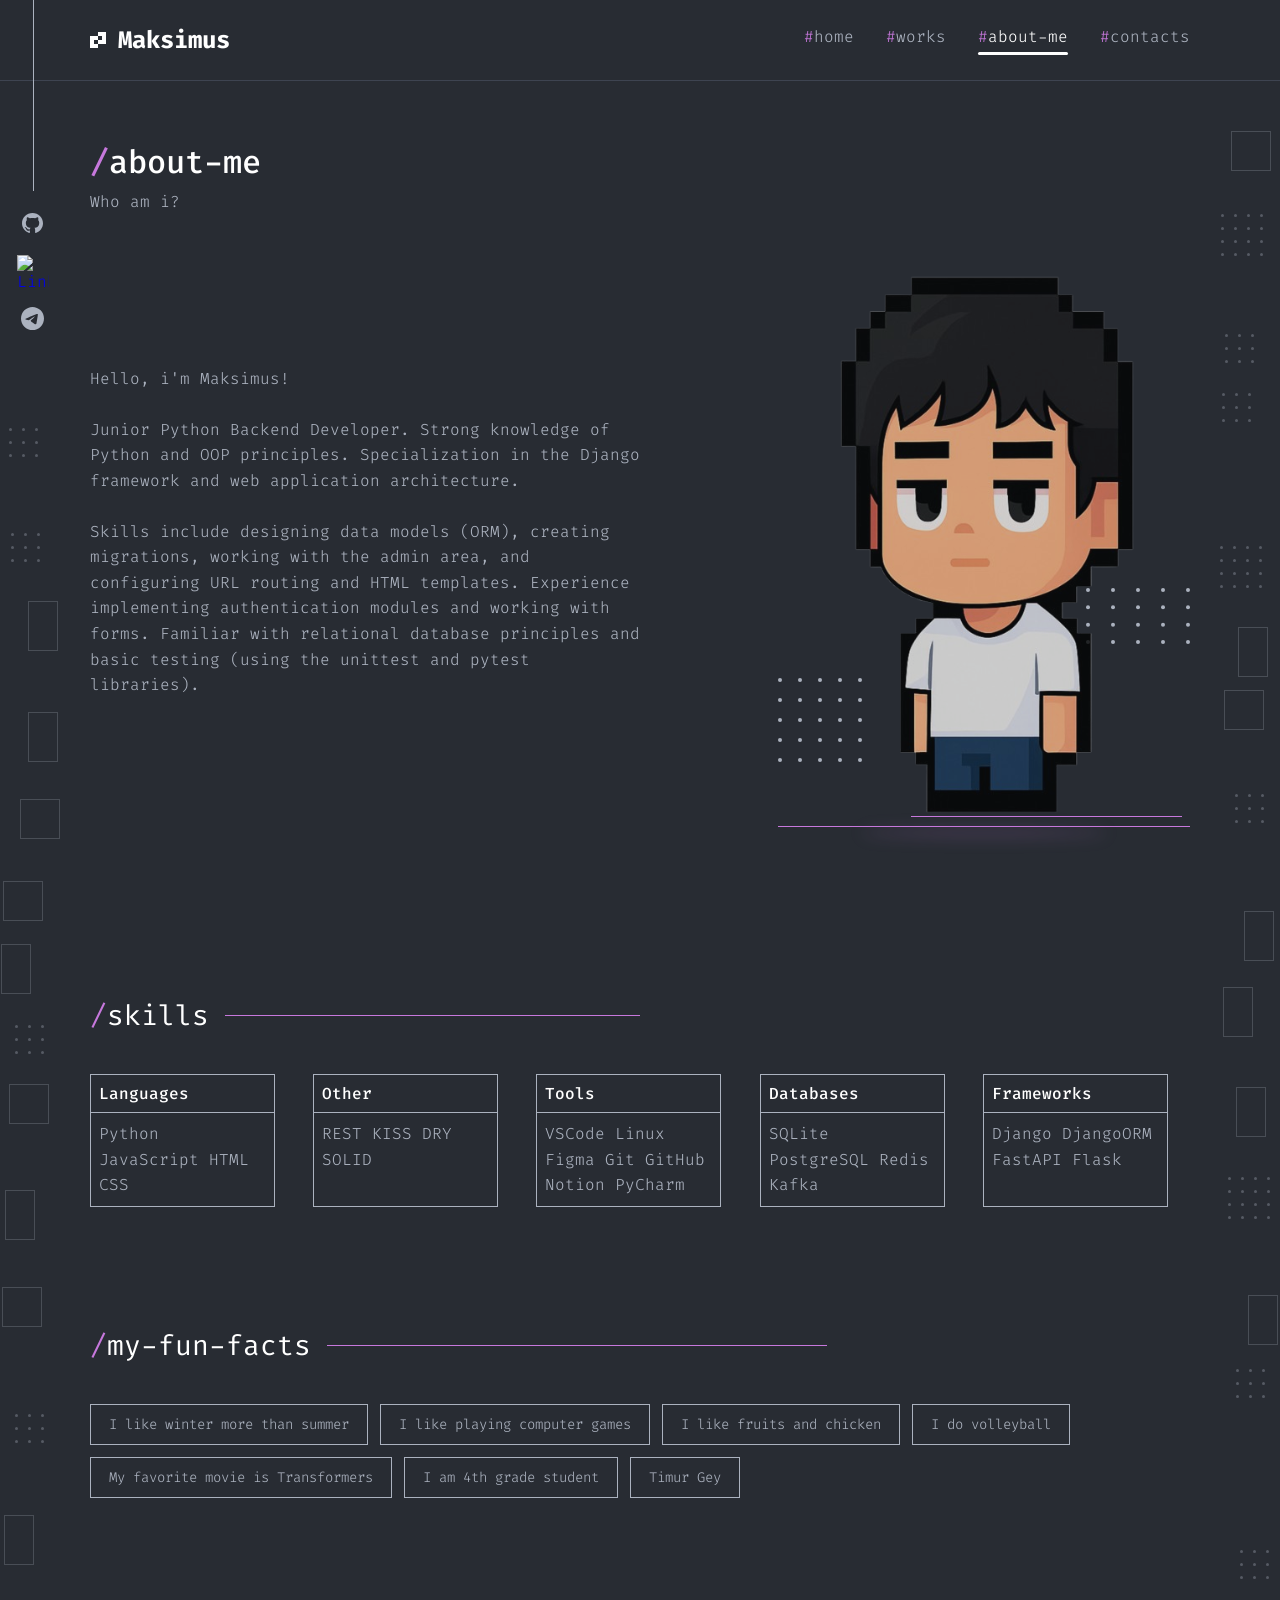
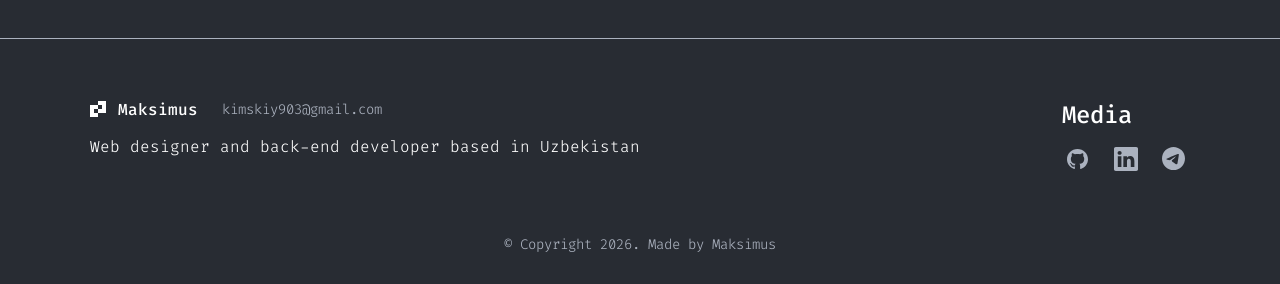
==== about.html @ f3577492 "initial commit" ====
<!DOCTYPE html>
<html lang="ru">
<head>
    <meta charset="UTF-8">
    <meta name="viewport" content="width=device-width, initial-scale=1.0">
    <title>Kim Maksim — About</title>
    <link rel="icon" type="image/svg+xml" href="./img/pixel-me.svg">
    <link rel="stylesheet" href="style.css">
</head>
<body>

    <!-- ===== HEADER ===== -->
    <header>
        <div class="container header-inner">
            <div class="header-logo">
                <img src="./img/Logo.svg" alt="Logo">
                <span>Maksimus</span>
            </div>
            <nav>
                <ul>
                    <li class="nav-link">
                        <span>#</span><a href="./index.html">home</a>
                    </li>
                    <li class="nav-link">
                        <span>#</span><a href="./pages.html">works</a>
                    </li>
                    <li class="nav-link active">
                        <span>#</span><a href="./about.html">about-me</a>
                    </li>
                    <li class="nav-link">
                        <span>#</span><a href="./contacts.html">contacts</a>
                    </li>
                </ul>
            </nav>
        </div>
    </header>

    <!-- ===== SIDE SOCIALS ===== -->
    <aside class="side-socials" aria-label="Social links">
        <div class="side-line"></div>
        <a href="https://github.com/maksik1009/" target="_blank" rel="noopener" aria-label="GitHub">
            <img src="./img/Github.svg" alt="Github">
        </a>
        <a href="https://linkedin.com/in/maksim-kim-9853a738b/" target="_blank" rel="noopener" aria-label="LinkedIn">
            <img src="./img/LinkedIn.svg" alt="LinkedIn">
        </a>
        <a href="https://t.me/MaksikLu4shiy/" target="_blank" rel="noopener" aria-label="Telegram">
            <img src="./img/Telegram.svg" alt="Telegram">
        </a>
    </aside>

    <!-- ===== MAIN ===== -->
    <main>

        <!-- ABOUT INTRO -->
        <section class="about-page container">
            <div class="about-page__header">
                <h1 class="page-title"><span>/</span>about-me</h1>
                <p class="page-subtitle">Who am i?</p>
            </div>

            <div class="about-page__content">
                <div class="about-page__text">
                    <p>Hello, i'm Maksimus!</p>
                    <p>Junior Python Backend Developer. Strong knowledge of Python and OOP principles. Specialization in the Django framework and web application architecture.</p>
                    <p>Skills include designing data models (ORM), creating migrations, working with the admin area, and configuring URL routing and HTML templates. Experience implementing authentication modules and working with forms. Familiar with relational database principles and basic testing (using the unittest and pytest libraries).</p>
                </div>
                <div class="about-page__img">
                    <img src="./img/about-img.svg" alt="Maksim character">
                    <div class="about-line"></div>
                </div>
            </div>
        </section>

        <!-- SKILLS -->
        <section class="skills container">
            <div class="skills-header">
                <div class="skills-header-1">
                    <h2 class="section-title"><span>/</span>skills</h2>
                    <div class="line"></div>
                </div>
            </div>
            <div class="skills-row">
                <div class="skills-box">
                    <h3>Languages</h3>
                    <p>Python JavaScript HTML CSS</p>
                </div>
                <div class="skills-box">
                    <h3>Other</h3>
                    <p>REST KISS DRY SOLID</p>
                </div>
                <div class="skills-box">
                    <h3>Tools</h3>
                    <p>VSCode Linux Figma Git GitHub Notion PyCharm</p>
                </div>
                <div class="skills-box">
                    <h3>Databases</h3>
                    <p>SQLite PostgreSQL Redis Kafka</p>
                </div>
                <div class="skills-box">
                    <h3>Frameworks</h3>
                    <p>Django DjangoORM FastAPI Flask</p>
                </div>
            </div>
        </section>

        <!-- FUN FACTS -->
        <section class="facts container">
            <div class="facts-header">
                <h2 class="section-title"><span>/</span>my-fun-facts</h2>
                <div class="line"></div>
            </div>

            <!-- Сетка фактов — рендерится через about.js -->
            <div class="facts-grid"></div>
        </section>

    </main>

    <!-- ===== FOOTER ===== -->
    <footer class="footer">
        <div class="footer-container container">
            <div class="footer-main">
                <div class="footer-left">
                    <div class="footer-logo">
                        <img src="./img/Logo.svg" alt="Logo">
                        <span>Maksimus</span>
                        <a href="mailto:kimskiy903@gmail.com">kimskiy903@gmail.com</a>
                    </div>
                    <p>Web designer and back-end developer based in Uzbekistan</p>
                </div>
                <div class="footer-right">
                    <h3>Media</h3>
                    <div class="footer-socials">
                        <a href="https://github.com/maksik1009/" target="_blank" rel="noopener" aria-label="GitHub">
                            <img src="./img/Github.svg" alt="Github">
                        </a>
                        <a href="https://linkedin.com/in/maksim-kim-9853a738b/" target="_blank" rel="noopener" aria-label="LinkedIn">
                            <img src="./img/Linkedin.svg" alt="LinkedIn">
                        </a>
                        <a href="https://t.me/MaksikLu4shiy/" target="_blank" rel="noopener" aria-label="Telegram">
                            <img src="./img/Telegram.svg" alt="Telegram">
                        </a>
                    </div>
                </div>
            </div>
            <div class="footer-copyright">
                © Copyright 2026. Made by Maksimus
            </div>
        </div>
    </footer>

    <script src="./js/utils.js"></script>
    <script src="./js/facts.js"></script>
    <script src="./js/about.js"></script>
    <script src="./js/decor.js"></script>
    <script src="./js/animations.js"></script>

</body>
</html>
---- style.css ----
@import url('https://fonts.googleapis.com/css2?family=Fira+Code:wght@300..700&display=swap');

/* ===== RESET & BASE ===== */
* {
    margin: 0;
    padding: 0;
    box-sizing: border-box;
}

body {
    background-color: #282C33;
    font-family: "Fira Code", monospace;
    font-weight: 300;
    font-size: 16px;
    color: #ABB2BF;
}

a {
    text-decoration: none;
}

img {
    max-width: 100%;
    display: block;
}

ul {
    list-style: none;
}

/* ===== LAYOUT ===== */
.container {
    width: 1100px;
    margin: 0 auto;
}

/* ===== ДЕКОРАТИВНЫЙ СЛОЙ ===== */
/* Стили декора управляются через js/decor.js */

/* ===== HEADER ===== */
header {
    position: relative;
    z-index: 10;
    border-bottom: 1px solid #3E4451;
}

.header-inner {
    display: flex;
    align-items: center;
    justify-content: space-between;
    padding: 24px 0;
}

.header-logo {
    display: flex;
    align-items: center;
    gap: 12px;
}

.header-logo span {
    font-size: 24px;
    font-weight: 700;
    color: #ffffff;
}

/* ===== NAV ===== */
nav ul {
    display: flex;
    gap: 32px;
}

.nav-link span {
    color: #C778DD;
}

.nav-link a {
    color: #ABB2BF;
    transition: color 0.2s;
}

.nav-link:not(.active) a:hover {
    color: #ffffff;
}

.nav-link.active a {
    color: #ffffff;
}

.nav-link.active::after {
    content: '';
    display: block;
    width: 100%;
    height: 3px;
    background-color: #ffffff;
    border-radius: 10px;
    margin-top: 5px;
}

/* ===== SIDE SOCIALS ===== */
.side-socials {
    position: fixed;
    top: 0;
    left: 17px;
    display: flex;
    flex-direction: column;
    align-items: center;
    gap: 16px;
    z-index: 100;
}

.side-line {
    width: 1px;
    height: 191px;
    background-color: #ABB2BF;
}

.side-socials img {
    width: 32px;
    height: 32px;
    transition: transform 0.3s, opacity 0.3s;
}

.side-socials a:hover img {
    opacity: 0.8;
    transform: translateY(-2px);
}

/* ===== MAIN ===== */
main {
    position: relative;
    z-index: 1;
}

/* ===== HERO ===== */
.hero {
    display: flex;
    justify-content: space-between;
    align-items: center;
    padding: 80px 0 60px;
}

.hero-info {
    width: 50%;
}

.hero-info h1 {
    font-size: 32px;
    font-weight: 600;
    color: #ffffff;
    line-height: 1.4;
    margin-bottom: 24px;
}

.hero-info h1 span {
    color: #C778DD;
}

.hero-info p {
    line-height: 1.6;
    margin-bottom: 24px;
}

.btn-contact {
    display: inline-block;
    padding: 10px 20px;
    color: #ffffff;
    font-family: "Fira Code", monospace;
    font-size: 16px;
    font-weight: 400;
    letter-spacing: 1.5px;
    border: 1px solid #C778DD;
    transition: background-color 0.3s;
}

.btn-contact:hover {
    background-color: rgba(199, 120, 221, 0.1);
}

.hero-img {
    display: flex;
    flex-direction: column;
    align-items: center;
    gap: 12px;
}

.hero-img--text {
    padding: 5px 10px;
    width: 90%;
    display: flex;
    align-items: center;
    gap: 10px;
    border: 1px solid #ffffff;
}

.hero-img--text span > span {
    color: #ABB2BF;
    font-weight: 500;
}

/* ===== QUOTE ===== */
.quote {
    position: relative;
    padding: 12px 40px;
    border: 1px solid #ABB2BF;
    font-size: 24px;
    font-weight: 400;
    color: #ffffff;
    width: fit-content;
    margin: 90px auto;
}

.quote::before,
.quote::after {
    content: '';
    position: absolute;
    width: 35px;
    height: 30px;
    background-color: #282C33;
    background-repeat: no-repeat;
    background-position: center;
    background-size: contain;
}

.quote::before {
    top: -15px;
    left: 10px;
    background-image: url('./img/quote-open.svg');
}

.quote::after {
    bottom: -15px;
    right: 10px;
    background-image: url('./img/quote-close.svg');
}

/* ===== SECTION COMMON ===== */
.section-title {
    font-size: 28px;
    font-weight: 400;
    color: #ffffff;
    white-space: nowrap;
}

.section-title span {
    color: #C778DD;
}

.line {
    height: 1px;
    background-color: #C778DD;
    flex-grow: 1;
    max-width: 500px;
}

/* ===== PROJECTS ===== */
.projects {
    margin: 40px auto 80px;
}

.projects-header {
    display: flex;
    justify-content: space-between;
    align-items: center;
    margin-bottom: 48px;
}

.projects-header-1 {
    display: flex;
    align-items: center;
    gap: 16px;
    width: 80%;
}

.view-all {
    color: #ffffff;
    transition: color 0.2s;
}

.view-all:hover {
    color: #C778DD;
}

.projects-grid {
    display: grid;
    grid-template-columns: repeat(3, 1fr);
    gap: 16px;
}

.project-card {
    border: 1px solid #ABB2BF;
}

.project-img {
    border-bottom: 1px solid #ABB2BF;
    overflow: hidden;
    height: 200px;
    display: flex;
    align-items: center;
    justify-content: center;
    background-color: #23272E;
}

.project-img img {
    width: 100%;
    height: 100%;
    object-fit: contain;
    display: block;
}

.project-tech {
    padding: 8px;
    text-align: center;
    color: #ABB2BF;
    font-size: 14px;
    border-bottom: 1px solid #ABB2BF;
}

.project-content {
    padding: 16px;
    display: flex;
    flex-direction: column;
}

.project-content h3 {
    font-size: 24px;
    font-weight: 400;
    color: #ffffff;
    margin-bottom: 8px;
}

.project-content p {
    color: #ABB2BF;
    margin-bottom: 16px;
    line-height: 1.5;
}

.btn-more {
    display: inline-block;
    padding: 8px 16px;
    width: fit-content;
    background: none;
    border: 1px solid #C778DD;
    color: #ffffff;
    font-family: "Fira Code", monospace;
    font-size: 16px;
    cursor: pointer;
    transition: background-color 0.3s;
}

.btn-more:hover {
    background-color: rgba(199, 120, 221, 0.1);
}

/* ===== SKILLS ===== */
.skills {
    margin: 60px auto;
}

.skills-header {
    padding: 40px 0;
}

.skills-header-1 {
    display: flex;
    align-items: center;
    gap: 16px;
    width: 50%;
}

.skills-grid {
    display: flex;
    justify-content: flex-end;
    gap: 10%;
}

.skills-box-grid {
    display: flex;
    flex-direction: column;
    gap: 16px;
}

.skills-box-grid-1 {
    display: grid;
    grid-template-columns: repeat(3, 1fr);
    gap: 16px;
}

.skills-box-grid-2 {
    display: flex;
    gap: 16px;
}

.skills-box {
    width: 185px;
    border: 1px solid #ABB2BF;
}

.skills-box h3 {
    padding: 8px;
    font-size: 16px;
    font-weight: 500;
    color: #ffffff;
    border-bottom: 1px solid #ABB2BF;
}

.skills-box p {
    padding: 8px;
    line-height: 1.6;
}

/* ===== ABOUT ===== */
.about {
    display: flex;
    justify-content: space-between;
    align-items: flex-start;
    gap: 50px;
    padding: 80px 0;
}

.about-content {
    width: 50%;
}

.about-header {
    display: flex;
    align-items: center;
    gap: 16px;
    margin-bottom: 40px;
}

.about-header .line {
    max-width: 60%;
}

.about-info p {
    margin-bottom: 25px;
    line-height: 1.6;
}

.about-img {
    position: relative;
}

.about-img img {
    position: relative;
    z-index: 2;
}

/* ===== CONTACTS ===== */
.contacts {
    padding: 80px 0;
}

.contacts-header {
    display: flex;
    align-items: center;
    gap: 16px;
    margin-bottom: 45px;
}

.contacts-header .line {
    max-width: 150px;
}

.contacts-wrapper {
    display: flex;
    justify-content: space-between;
    align-items: flex-start;
}

.contacts-info {
    width: 50%;
}

.contacts-info p {
    line-height: 1.6;
}

.contacts-box {
    padding: 16px 32px;
    border: 1px solid #ABB2BF;
    min-width: 200px;
}

.contacts-box h3 {
    font-size: 16px;
    font-weight: 400;
    color: #ffffff;
    margin-bottom: 16px;
}

.contact-links {
    display: flex;
    flex-direction: column;
    gap: 8px;
}

.contact-item {
    display: flex;
    align-items: center;
    gap: 8px;
}

.contact-item img {
    width: 24px;
    height: 24px;
}

/* ===== FOOTER ===== */
.footer {
    position: relative;
    z-index: 1;
    border-top: 1px solid #ABB2BF;
    padding: 60px 0 30px;
    margin-top: 60px;
}

.footer-main {
    display: flex;
    justify-content: space-between;
    margin-bottom: 60px;
}

.footer-left {
    display: flex;
    flex-direction: column;
    gap: 16px;
}

.footer-logo {
    display: flex;
    align-items: center;
    gap: 12px;
}

.footer-logo span {
    font-size: 16px;
    font-weight: 500;
    color: #ffffff;
    margin-right: 12px;
}

.footer-logo a {
    color: #ABB2BF;
    font-size: 14px;
    transition: color 0.2s;
}

.footer-logo a:hover {
    color: #ffffff;
}

.footer-left p {
    color: #ffffff;
}

.footer-right h3 {
    font-size: 24px;
    font-weight: 500;
    color: #ffffff;
    margin-bottom: 12px;
}

.footer-socials {
    display: flex;
    gap: 16px;
}

.footer-socials img {
    width: 32px;
    transition: opacity 0.3s;
}

.footer-socials a:hover img {
    opacity: 0.7;
}

.footer-copyright {
    text-align: center;
    font-size: 14px;
}

/* ===== WORKS PAGE ===== */
.works {
    padding: 60px 0 80px;
}

.works-header {
    display: flex;
    align-items: center;
    gap: 16px;
    margin-bottom: 40px;
}

/* ── Фильтры ── */
.works-filters {
    display: flex;
    gap: 12px;
    flex-wrap: wrap;
    margin-bottom: 48px;
}

.filter-btn {
    padding: 6px 16px;
    background: none;
    border: 1px solid #3E4451;
    color: #ABB2BF;
    font-family: "Fira Code", monospace;
    font-size: 14px;
    cursor: pointer;
    transition: border-color 0.2s, color 0.2s;
}

.filter-btn:hover {
    border-color: #ABB2BF;
    color: #ffffff;
}

.filter-btn.active {
    border-color: #C778DD;
    color: #ffffff;
}

/* ── Сетка ── */
.works-grid {
    display: grid;
    grid-template-columns: repeat(3, 1fr);
    gap: 24px;
}

.works-empty {
    grid-column: 1 / -1;
    text-align: center;
    padding: 60px 0;
    color: #ABB2BF;
}



/* ===== OVERLAY ===== */
.overlay {
    position: fixed;
    inset: 0;
    z-index: 1000;
    display: flex;
    align-items: center;
    justify-content: center;
    padding: 24px;
    opacity: 0;
    transition: opacity 0.3s ease;
}

.overlay--visible {
    opacity: 1;
}

.overlay__backdrop {
    position: absolute;
    inset: 0;
    background-color: rgba(20, 22, 27, 0.9);
    backdrop-filter: blur(6px);
}

/* Панель — почти на весь экран */
.overlay__panel {
    position: relative;
    z-index: 1;
    display: flex;
    flex-direction: column;
    width: min(1100px, 100%);
    height: min(860px, 100%);
    background-color: #2C313A;
    border: 1px solid #ABB2BF;
    overflow: hidden;
    transform: translateY(24px);
    transition: transform 0.35s ease;
}

.overlay--visible .overlay__panel {
    transform: translateY(0);
}

/* Шапка оверлея */
.overlay__header {
    display: flex;
    align-items: center;
    justify-content: space-between;
    padding: 20px 32px;
    border-bottom: 1px solid #3E4451;
    flex-shrink: 0;
}

.overlay__header-left {
    display: flex;
    align-items: center;
    gap: 16px;
}

.overlay__close {
    background: none;
    border: 1px solid #3E4451;
    color: #ABB2BF;
    font-family: "Fira Code", monospace;
    font-size: 14px;
    padding: 6px 14px;
    cursor: pointer;
    transition: border-color 0.2s, color 0.2s;
}

.overlay__close:hover {
    border-color: #ABB2BF;
    color: #ffffff;
}

/* Контент — разделён на две зоны */
.overlay__content {
    display: grid;
    grid-template-columns: 1fr 1fr;
    flex-grow: 1;
    overflow: hidden;
}

/* Левая колонка — фото */


/* Правая колонка — текст, скроллится */
.overlay__body {
    padding: 40px 40px 40px 40px;
    display: flex;
    flex-direction: column;
    gap: 24px;
    overflow-y: auto;
}

.overlay__meta {
    display: flex;
    align-items: center;
    gap: 16px;
}

.overlay__title {
    font-size: 32px;
    font-weight: 400;
    color: #ffffff;
    line-height: 1.3;
}

.overlay__divider {
    width: 100%;
    height: 1px;
    background-color: #3E4451;
}

.overlay__desc {
    line-height: 1.8;
    color: #ABB2BF;
}

.overlay__tech-label {
    font-size: 13px;
    color: #C778DD;
    margin-bottom: 8px;
}

.overlay__tech {
    display: flex;
    flex-wrap: wrap;
    gap: 8px;
}

.overlay__tech span {
    padding: 5px 12px;
    border: 1px solid #3E4451;
    font-size: 13px;
    color: #ABB2BF;
    transition: border-color 0.2s;
}

.overlay__tech span:hover {
    border-color: #ABB2BF;
}


.overlay__slider {
    position: relative;
    border-right: 1px solid #3E4451;
    overflow: hidden;
}

.overlay__slides {
    width: 100%;
    height: 100%;
}

.overlay__slide {
    display: none;
    width: 100%;
    height: 100%;
}

.overlay__slide--active {
    display: block;
}

.overlay__slide img {
    width: 100%;
    height: 100%;
    object-fit: cover;
    display: block;
}

/* Стрелки */
.slider__btn {
    position: absolute;
    top: 50%;
    transform: translateY(-50%);
    background: rgba(40, 44, 51, 0.8);
    border: 1px solid #3E4451;
    color: #ABB2BF;
    font-size: 18px;
    width: 36px;
    height: 36px;
    cursor: pointer;
    transition: border-color 0.2s, color 0.2s;
    display: flex;
    align-items: center;
    justify-content: center;
}

.slider__btn:hover {
    border-color: #ABB2BF;
    color: #ffffff;
}

.slider__btn--prev { left: 12px; }
.slider__btn--next { right: 12px; }

/* Точки-индикаторы */
.slider__dots {
    position: absolute;
    bottom: 14px;
    left: 50%;
    transform: translateX(-50%);
    display: flex;
    gap: 8px;
}

.slider__dot {
    width: 6px;
    height: 6px;
    border-radius: 50%;
    border: none;
    background-color: #ABB2BF;
    opacity: 0.4;
    cursor: pointer;
    padding: 0;
    transition: opacity 0.2s;
}

.slider__dot--active {
    opacity: 1;
    background-color: #C778DD;
}

/* ===== GALLERY (коллаж в оверлее) ===== */
.overlay__gallery {
    display: flex;
    flex-direction: column;
    gap: 12px;
    padding: 24px;
    border-right: 1px solid #3E4451;
    overflow-y: auto;
    background-color: #23272E;
}

/* Основное фото */
.gallery__main {
    width: 100%;
    flex-shrink: 0;
}

.gallery__main img {
    width: 100%;
    height: 280px;
    object-fit: cover;
    display: block;
    border: 1px solid #3E4451;
}

/* Мелкие фото в ряд */
.gallery__thumbs {
    display: grid;
    grid-template-columns: repeat(auto-fill, minmax(120px, 1fr));
    gap: 10px;
}

.gallery__thumb img {
    width: 100%;
    height: 90px;
    object-fit: cover;
    display: block;
    border: 1px solid #3E4451;
    transition: border-color 0.2s;
    cursor: pointer;
}

.gallery__thumb img:hover {
    border-color: #C778DD;
}

/* ===== ABOUT PAGE ===== */
.about-page {
    padding: 60px 0 80px;
}

.about-page__header {
    margin-bottom: 60px;
}

.page-title {
    font-size: 32px;
    font-weight: 500;
    color: #ffffff;
    margin-bottom: 8px;
}

.page-title span {
    color: #C778DD;
}

.page-subtitle {
    color: #ABB2BF;
    font-size: 16px;
}

.about-page__content {
    display: flex;
    justify-content: space-between;
    align-items: center;
    gap: 60px;
}

.about-page__text {
    width: 50%;
}

.about-page__text p {
    margin-bottom: 25px;
    line-height: 1.6;
}

.about-page__img {
    position: relative;
}

.about-page__img img {
    position: relative;
    z-index: 2;
}

.about-page__img .about-line {
    position: absolute;
    bottom: -10px;
    left: 0;
    width: 100%;
    height: 1px;
    background-color: #C778DD;
}

/* ── Skills row (5 в ряд) ── */
.skills-row {
    display: grid;
    grid-template-columns: repeat(5, 1fr);
    gap: 16px;
}

/* ===== FUN FACTS ===== */
.facts {
    padding: 60px 0 80px;
}

.facts-header {
    display: flex;
    align-items: center;
    gap: 16px;
    margin-bottom: 40px;
}

.facts-grid {
    display: flex;
    flex-wrap: wrap;
    gap: 12px;
}

.fact-item {
    padding: 10px 18px;
    border: 1px solid #ABB2BF;
    color: #ABB2BF;
    font-size: 14px;
    transition: border-color 0.2s, color 0.2s;
    cursor: default;
}

.fact-item:hover {
    border-color: #C778DD;
    color: #ffffff;
}

/* ===== CONTACTS PAGE ===== */
.contacts-page {
    padding: 60px 0 20px;
}

.contacts-page__header {
    margin-bottom: 60px;
}

.contacts-page__content {
    display: flex;
    justify-content: space-between;
    align-items: flex-start;
    gap: 60px;
}

.contacts-page__text {
    width: 50%;
}

.contacts-page__text p {
    line-height: 1.6;
}

.contacts-page__box {
    padding: 16px 32px;
    border: 1px solid #ABB2BF;
    min-width: 280px;
}

.contacts-page__box h3 {
    font-size: 16px;
    font-weight: 400;
    color: #ffffff;
    margin-bottom: 16px;
}

/* ===== CONTACT FORM ===== */
.contact-form {
    padding: 60px 0 80px;
}

.contact-form .section-title {
    margin-bottom: 24px;
}

.form {
    max-width: 640px;
    display: flex;
    flex-direction: column;
    gap: 16px;
}

.form-row {
    display: grid;
    grid-template-columns: 1fr 1fr;
    gap: 16px;
}

.form input,
.form textarea {
    width: 100%;
    padding: 10px 14px;
    background-color: transparent;
    border: 1px solid #ABB2BF;
    color: #ffffff;
    font-family: "Fira Code", monospace;
    font-size: 14px;
    transition: border-color 0.2s;
}

.form input:focus,
.form textarea:focus {
    outline: none;
    border-color: #C778DD;
}

.form input::placeholder,
.form textarea::placeholder {
    color: #5C6370;
}

.form textarea {
    resize: vertical;
}

.btn-submit {
    width: fit-content;
    padding: 10px 20px;
    background: none;
    border: 1px solid #C778DD;
    color: #ffffff;
    font-family: "Fira Code", monospace;
    font-size: 16px;
    cursor: pointer;
    transition: background-color 0.3s;
}

.btn-submit:hover {
    background-color: rgba(199, 120, 221, 0.1);
}

/* ===== ANIMATIONS ===== */

/* Fade-in при скролле */
.fade-in {
    opacity: 0;
    transform: translateY(30px);
    transition: opacity 0.6s ease, transform 0.6s ease;
}

.fade-in-visible {
    opacity: 1;
    transform: translateY(0);
}

/* Карточки проектов — hover эффект */
.project-card {
    transition: transform 0.3s ease, box-shadow 0.3s ease;
    cursor: pointer;
}

.project-card:hover {
    transform: translateY(-8px);
    box-shadow: 0 12px 24px rgba(199, 120, 221, 0.15);
}

/* Зум фото в карточке */
.project-img {
    overflow: hidden;
}

.project-img img {
    transition: transform 0.4s ease;
}

.project-card:hover .project-img img {
    transform: scale(1.08);
}

/* Кнопки — подсветка */
.btn-more,
.btn-contact,
.btn-submit {
    position: relative;
    overflow: hidden;
}

.btn-more::before,
.btn-contact::before,
.btn-submit::before {
    content: '';
    position: absolute;
    top: 50%;
    left: 50%;
    width: 0;
    height: 0;
    border-radius: 50%;
    background: rgba(199, 120, 221, 0.3);
    transform: translate(-50%, -50%);
    transition: width 0.5s, height 0.5s;
}

.btn-more:hover::before,
.btn-contact:hover::before,
.btn-submit:hover::before {
    width: 300px;
    height: 300px;
}

/* Skills boxes — hover */
.skills-box {
    transition: border-color 0.3s ease, transform 0.2s ease;
}

.skills-box:hover {
    border-color: #C778DD;
    transform: translateY(-4px);
}

/* Навигация — анимированное подчёркивание */
.nav-link a {
    position: relative;
}

.nav-link:not(.active) a::after {
    content: '';
    position: absolute;
    bottom: -5px;
    left: 0;
    width: 0;
    height: 2px;
    background-color: #C778DD;
    transition: width 0.3s ease;
}

.nav-link:not(.active) a:hover::after {
    width: 100%;
}

/* Quote — легкая пульсация */
.quote {
    animation: pulse 3s ease-in-out infinite;
}

@keyframes pulse {
    0%, 100% {
        transform: scale(1);
    }
    50% {
        transform: scale(1.02);
    }
}

/* Side socials — появление иконок по очереди */
.side-socials a {
    animation: slideInLeft 0.5s ease forwards;
    opacity: 0;
}

.side-socials a:nth-child(2) { animation-delay: 0.1s; }
.side-socials a:nth-child(3) { animation-delay: 0.2s; }
.side-socials a:nth-child(4) { animation-delay: 0.3s; }

@keyframes slideInLeft {
    to {
        opacity: 1;
        transform: translateX(0);
    }
    from {
        opacity: 0;
        transform: translateX(-20px);
    }
}

/* Hero — текст появляется слева, картинка справа */
.hero-info {
    animation: slideInFromLeft 0.8s ease;
}

.hero-img {
    animation: slideInFromRight 0.8s ease;
}

@keyframes slideInFromLeft {
    from {
        opacity: 0;
        transform: translateX(-40px);
    }
    to {
        opacity: 1;
        transform: translateX(0);
    }
}

@keyframes slideInFromRight {
    from {
        opacity: 0;
        transform: translateX(40px);
    }
    to {
        opacity: 1;
        transform: translateX(0);
    }
}

/* Фильтры — появляются по очереди */
.filter-btn {
    animation: fadeInUp 0.4s ease forwards;
    opacity: 0;
}

.filter-btn:nth-child(1) { animation-delay: 0.1s; }
.filter-btn:nth-child(2) { animation-delay: 0.15s; }
.filter-btn:nth-child(3) { animation-delay: 0.2s; }
.filter-btn:nth-child(4) { animation-delay: 0.25s; }

@keyframes fadeInUp {
    from {
        opacity: 0;
        transform: translateY(10px);
    }
    to {
        opacity: 1;
        transform: translateY(0);
    }
}

/* Footer — плавное появление */
.footer {
    animation: fadeIn 1s ease;
}

@keyframes fadeIn {
    from { opacity: 0; }
    to { opacity: 1; }
}

/* Overlay — плавное появление */
.overlay__panel {
    animation: scaleIn 0.35s ease;
}

@keyframes scaleIn {
    from {
        opacity: 0;
        transform: scale(0.9) translateY(24px);
    }
    to {
        opacity: 1;
        transform: scale(1) translateY(0);
    }
}

/* Fun facts — hover эффект */
.fact-item {
    transition: transform 0.2s ease, border-color 0.2s, background-color 0.2s;
}

.fact-item:hover {
    transform: translateY(-3px) rotate(-1deg);
    background-color: rgba(199, 120, 221, 0.05);
}

/* Contact form inputs — focus эффект */
.form input,
.form textarea {
    transition: border-color 0.3s ease, box-shadow 0.3s ease;
}

.form input:focus,
.form textarea:focus {
    box-shadow: 0 0 0 3px rgba(199, 120, 221, 0.1);
}

/* ===== CHARACTER ANIMATIONS ===== */

/* Основная анимация — плавающий эффект */
.hero-img > img,
.about-img > img,
.about-page__img > img {
    animation: float 4s ease-in-out infinite;
}

@keyframes float {
    0%, 100% {
        transform: translateY(0);
    }
    50% {
        transform: translateY(-12px);
    }
}

/* При ховере — подпрыгивает */
.hero-img:hover > img,
.about-img:hover > img,
.about-page__img:hover > img {
    animation: bounce 0.6s ease;
}

@keyframes bounce {
    0%, 100% {
        transform: translateY(0);
    }
    25% {
        transform: translateY(-20px);
    }
    50% {
        transform: translateY(-10px);
    }
    75% {
        transform: translateY(-15px);
    }
}

/* Лёгкое покачивание влево-вправо */
.hero-img > img,
.about-img > img {
    animation: float 4s ease-in-out infinite, sway 6s ease-in-out infinite;
}

@keyframes sway {
    0%, 100% {
        transform: rotate(0deg) translateY(0);
    }
    25% {
        transform: rotate(2deg) translateY(-6px);
    }
    50% {
        transform: rotate(0deg) translateY(-12px);
    }
    75% {
        transform: rotate(-2deg) translateY(-6px);
    }
}

/* Тень персонажа тоже "дышит" */
.hero-img,
.about-img,
.about-page__img {
    position: relative;
}

.hero-img::after,
.about-img::after,
.about-page__img::after {
    content: '';
    position: absolute;
    bottom: -20px;
    left: 50%;
    transform: translateX(-50%);
    width: 60%;
    height: 8px;
    background: rgba(199, 120, 221, 0.2);
    border-radius: 50%;
    filter: blur(8px);
    animation: shadowPulse 4s ease-in-out infinite;
}

@keyframes shadowPulse {
    0%, 100% {
        transform: translateX(-50%) scaleX(1);
        opacity: 0.2;
    }
    50% {
        transform: translateX(-50%) scaleX(0.8);
        opacity: 0.4;
    }
}

/* ===== DECOR ANIMATIONS ===== */

/* Точки — мерцание случайное */
@keyframes twinkle {
    0%, 100% { opacity: 0.4; }
    50% { opacity: 0.8; }
}

/* Квадраты — медленное вращение и пульсация */
@keyframes rotateSlow {
    from { transform: rotate(0deg); }
    to { transform: rotate(360deg); }
}

@keyframes pulse-decor {
    0%, 100% { 
        opacity: 0.35;
        transform: scale(1);
    }
    50% { 
        opacity: 0.5;
        transform: scale(1.05);
    }
}
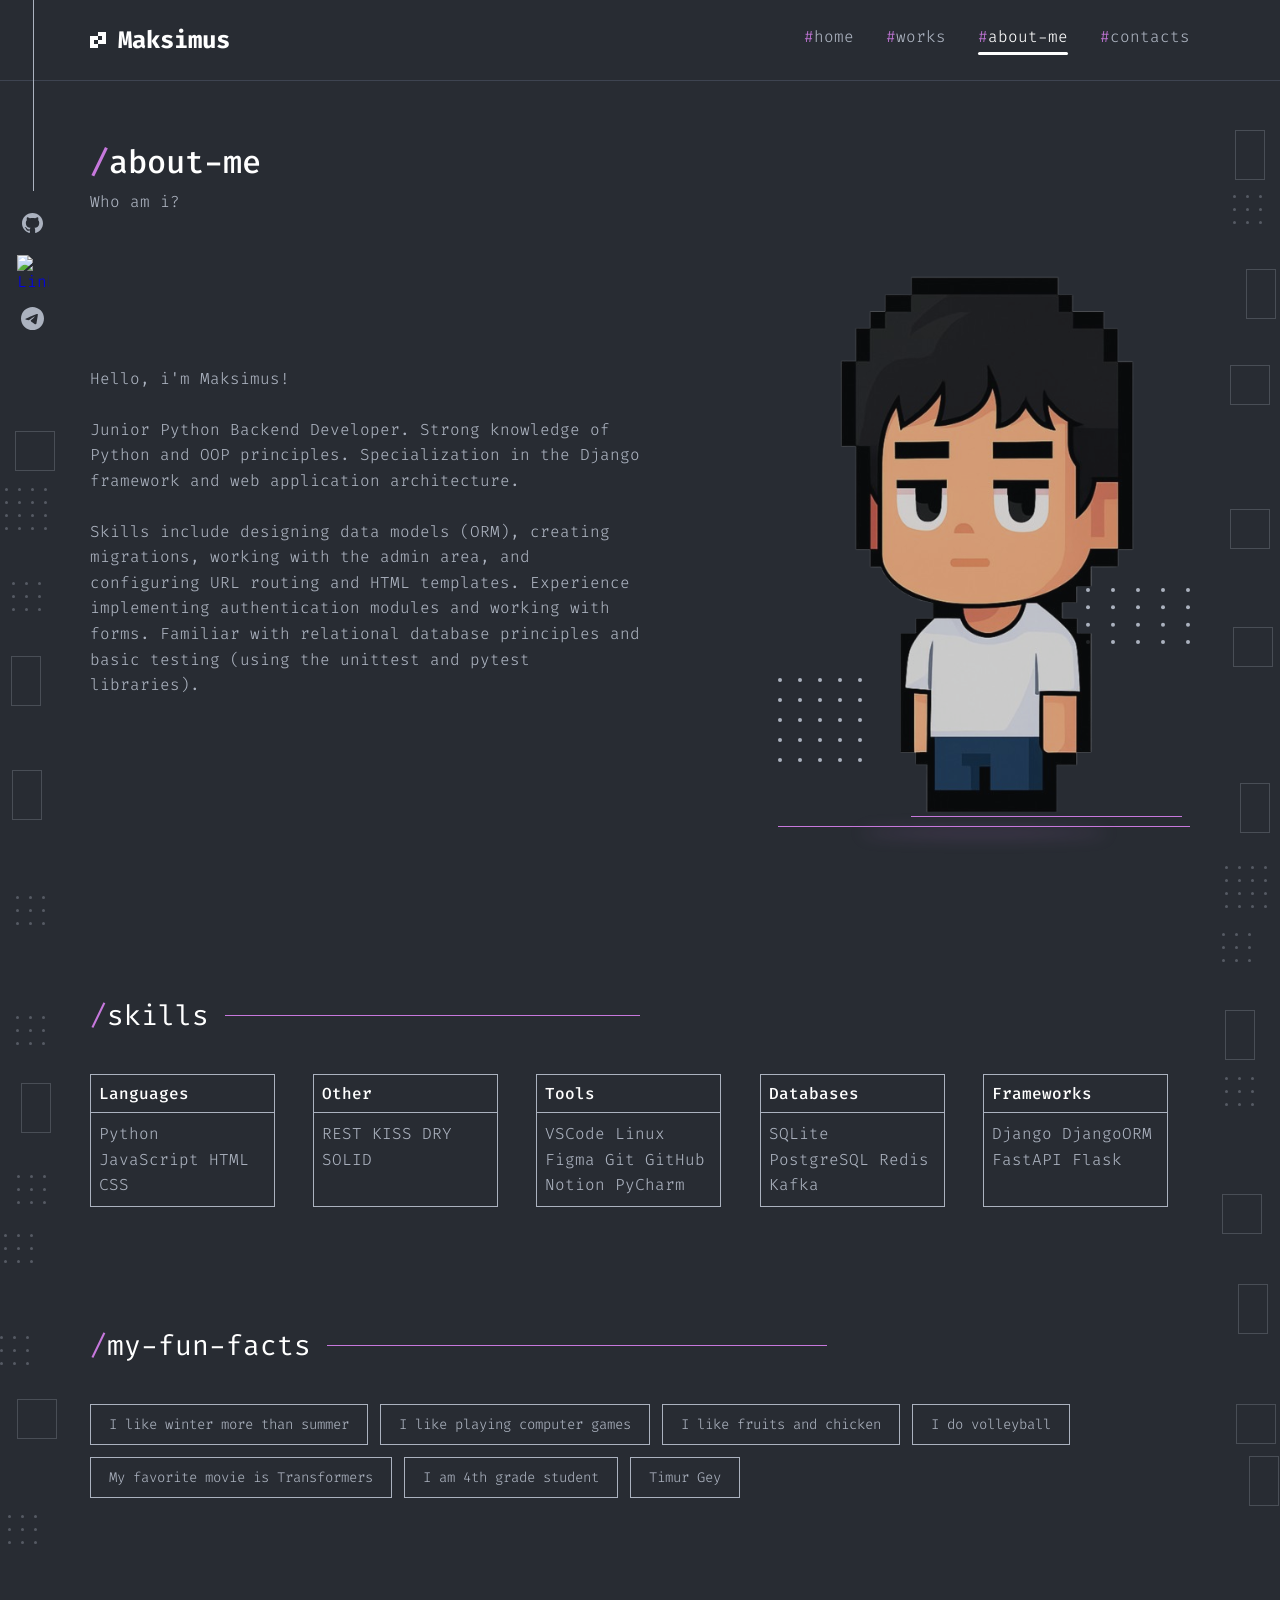
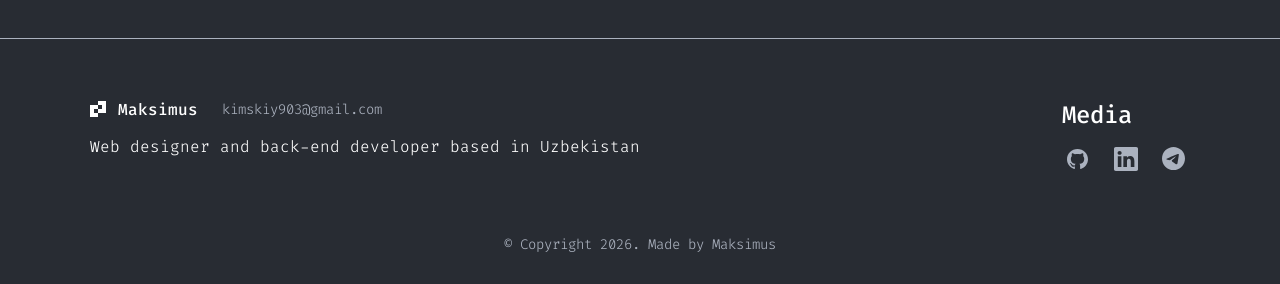
==== commit b8629e78: "linkedin fix" ====
--- a/about.html
+++ b/about.html
@@ -42,7 +42,7 @@
             <img src="./img/Github.svg" alt="Github">
         </a>
         <a href="https://linkedin.com/in/maksim-kim-9853a738b/" target="_blank" rel="noopener" aria-label="LinkedIn">
-            <img src="./img/LinkedIn.svg" alt="LinkedIn">
+            <img src="./img/LinkedIn.svg" alt="Linkedin">
         </a>
         <a href="https://t.me/MaksikLu4shiy/" target="_blank" rel="noopener" aria-label="Telegram">
             <img src="./img/Telegram.svg" alt="Telegram">
@@ -136,7 +136,7 @@
                             <img src="./img/Github.svg" alt="Github">
                         </a>
                         <a href="https://linkedin.com/in/maksim-kim-9853a738b/" target="_blank" rel="noopener" aria-label="LinkedIn">
-                            <img src="./img/Linkedin.svg" alt="LinkedIn">
+                            <img src="./img/Linkedin.svg" alt="Linkedin">
                         </a>
                         <a href="https://t.me/MaksikLu4shiy/" target="_blank" rel="noopener" aria-label="Telegram">
                             <img src="./img/Telegram.svg" alt="Telegram">
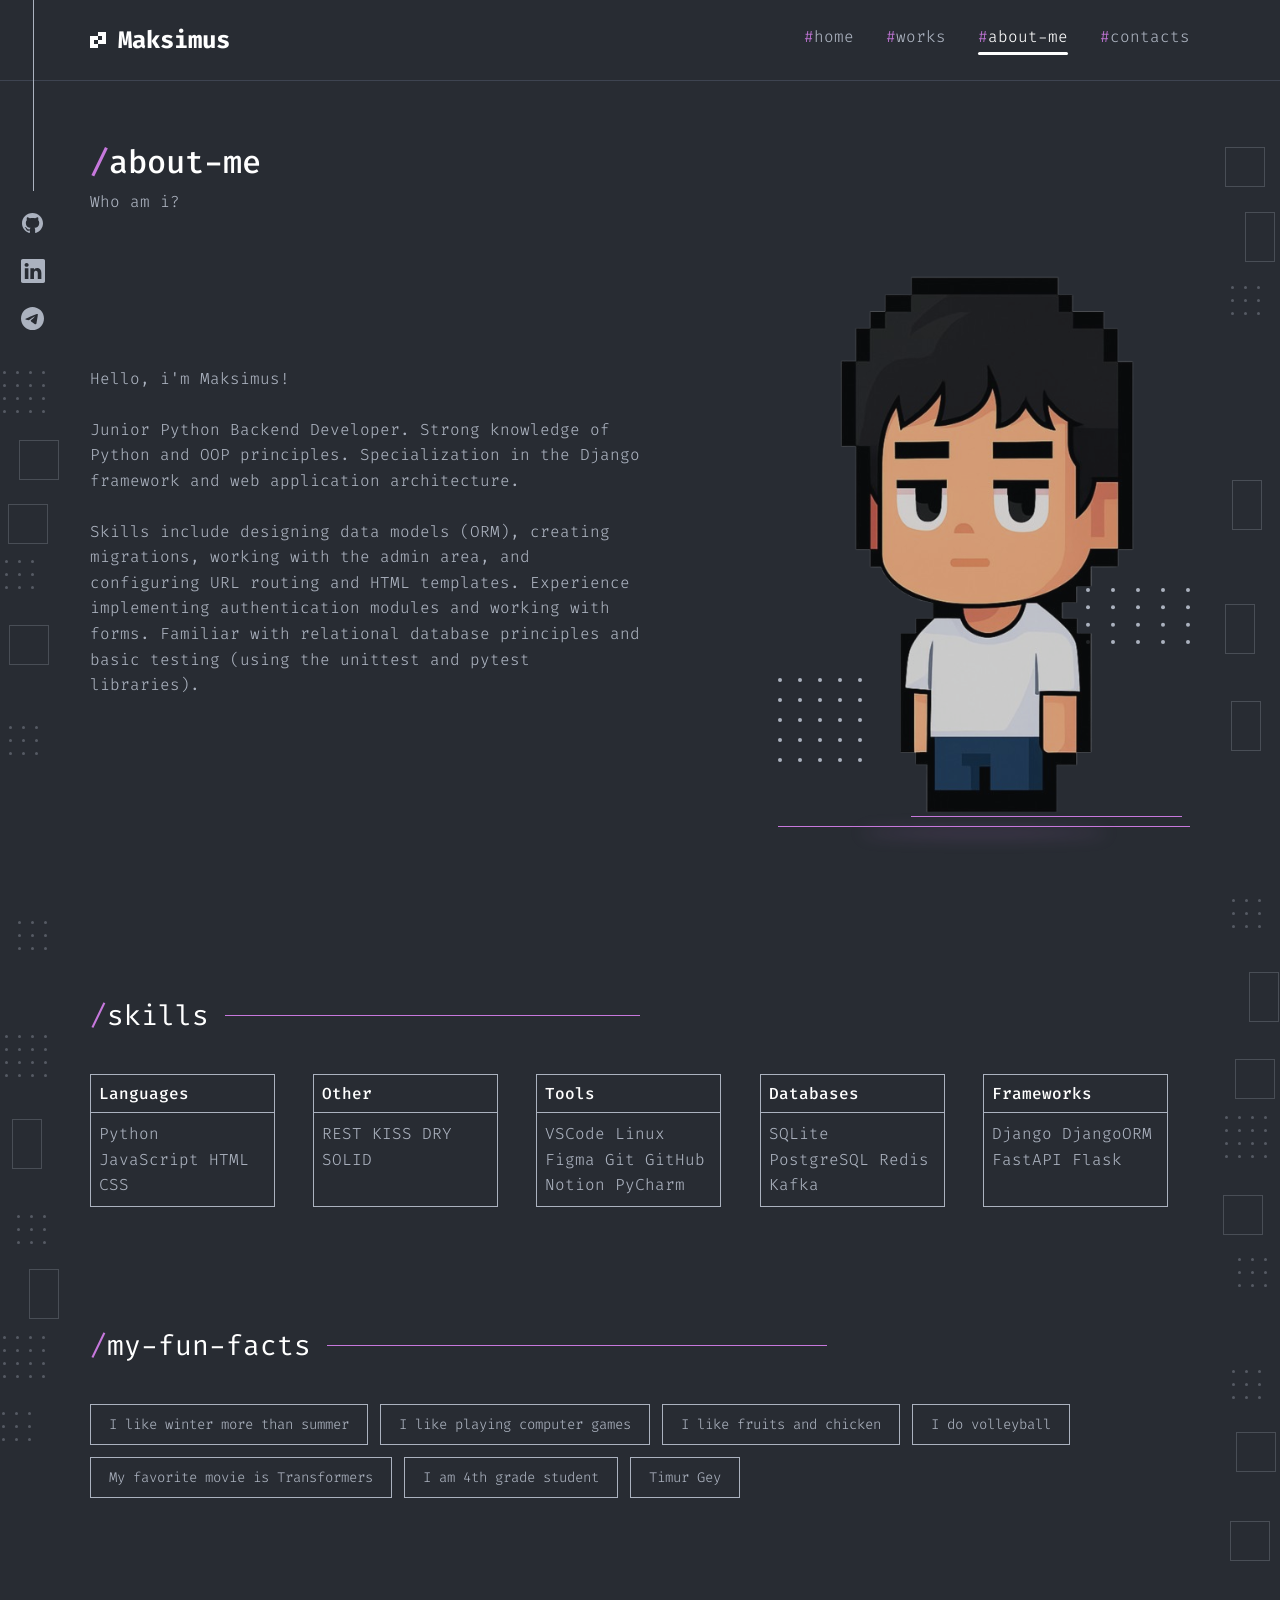
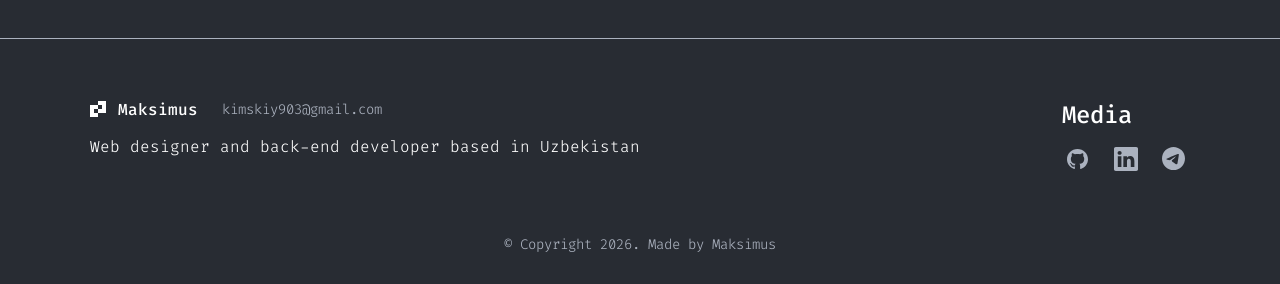
==== commit 6307306c: "linkedin fix 2.0" ====
--- a/about.html
+++ b/about.html
@@ -42,7 +42,7 @@
             <img src="./img/Github.svg" alt="Github">
         </a>
         <a href="https://linkedin.com/in/maksim-kim-9853a738b/" target="_blank" rel="noopener" aria-label="LinkedIn">
-            <img src="./img/LinkedIn.svg" alt="Linkedin">
+            <img src="./img/Linkedin.svg" alt="Linkedin">
         </a>
         <a href="https://t.me/MaksikLu4shiy/" target="_blank" rel="noopener" aria-label="Telegram">
             <img src="./img/Telegram.svg" alt="Telegram">
